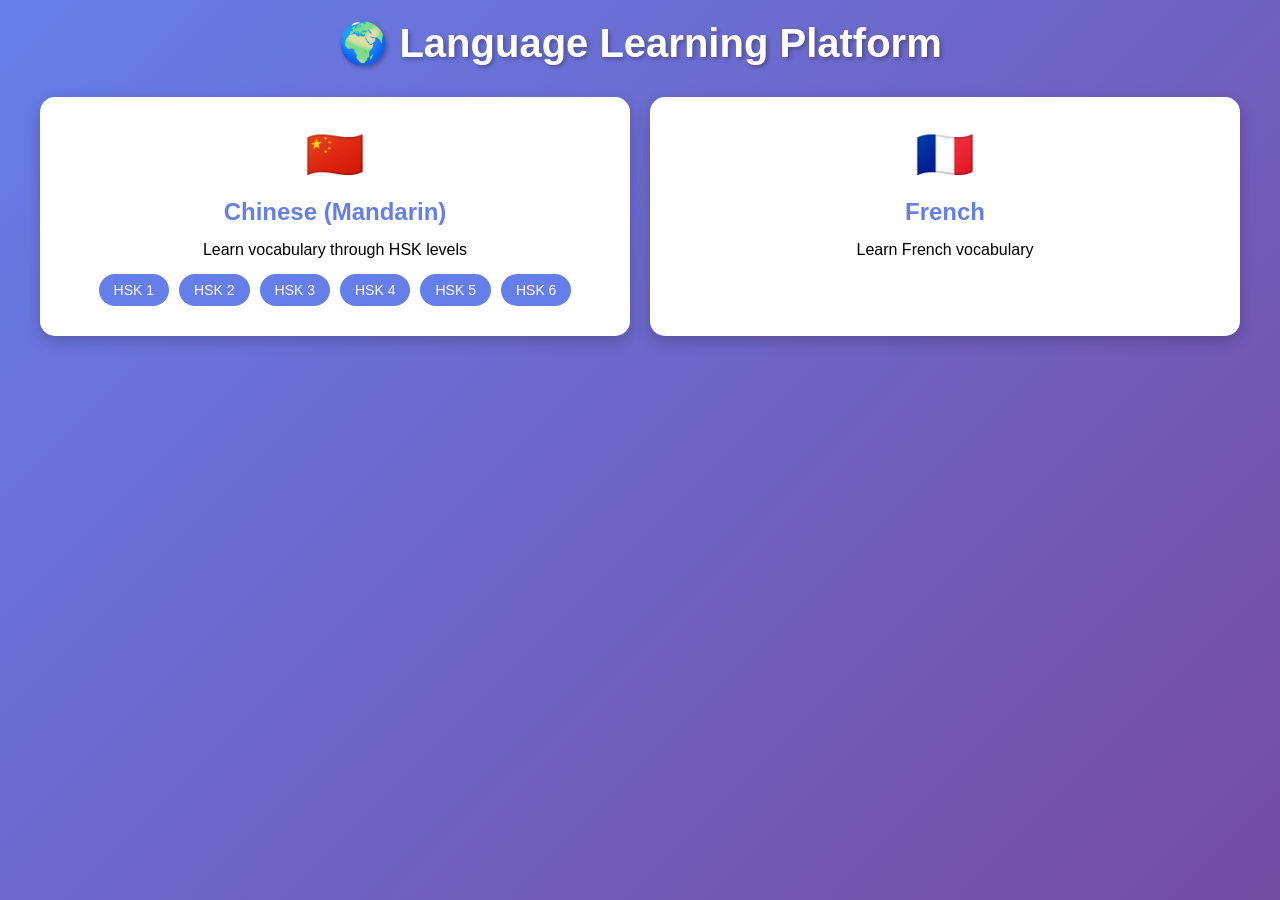
==== Language Learning/index.html @ c89c400d "Add files via upload" ====
<!DOCTYPE html>
<html lang="en">
<head>
    <meta charset="UTF-8">
    <meta name="viewport" content="width=device-width, initial-scale=1.0">
    <title>Language Learning</title>
    <style>
        * {
            margin: 0;
            padding: 0;
            box-sizing: border-box;
        }

        body {
            font-family: 'Segoe UI', Tahoma, Geneva, Verdana, sans-serif;
            background: linear-gradient(135deg, #667eea 0%, #764ba2 100%);
            min-height: 100vh;
            padding: 20px;
        }

        .container {
            max-width: 1200px;
            margin: 0 auto;
        }

        h1 {
            text-align: center;
            color: white;
            margin-bottom: 30px;
            font-size: 2.5em;
            text-shadow: 2px 2px 4px rgba(0,0,0,0.3);
        }

        .back-button {
            background: rgba(255,255,255,0.2);
            color: white;
            border: 2px solid white;
            padding: 10px 20px;
            border-radius: 25px;
            cursor: pointer;
            font-size: 16px;
            margin-bottom: 20px;
            transition: all 0.3s;
        }

        .back-button:hover {
            background: rgba(255,255,255,0.3);
            transform: translateY(-2px);
        }

        /* Language Selection */
        .language-grid {
            display: grid;
            grid-template-columns: repeat(auto-fit, minmax(250px, 1fr));
            gap: 20px;
            margin-top: 30px;
        }

        .language-card {
            background: white;
            border-radius: 15px;
            padding: 30px;
            text-align: center;
            cursor: pointer;
            transition: all 0.3s;
            box-shadow: 0 5px 15px rgba(0,0,0,0.2);
        }

        .language-card:hover {
            transform: translateY(-10px);
            box-shadow: 0 10px 25px rgba(0,0,0,0.3);
        }

        .language-card h2 {
            color: #667eea;
            margin-bottom: 15px;
        }

        .hsk-buttons {
            display: flex;
            flex-wrap: wrap;
            gap: 10px;
            justify-content: center;
            margin-top: 15px;
        }

        .hsk-btn {
            background: #667eea;
            color: white;
            border: none;
            padding: 8px 15px;
            border-radius: 20px;
            cursor: pointer;
            transition: all 0.3s;
            font-size: 14px;
        }

        .hsk-btn:hover {
            background: #764ba2;
            transform: scale(1.05);
        }

        /* Activity Tiles */
        .activity-grid {
            display: grid;
            grid-template-columns: repeat(auto-fit, minmax(280px, 1fr));
            gap: 25px;
        }

        .activity-tile {
            background: white;
            border-radius: 15px;
            padding: 40px;
            text-align: center;
            cursor: pointer;
            transition: all 0.3s;
            box-shadow: 0 5px 15px rgba(0,0,0,0.2);
            position: relative;
        }

        .activity-tile:hover {
            transform: translateY(-10px);
            box-shadow: 0 10px 25px rgba(0,0,0,0.3);
        }

        .activity-tile h2 {
            color: #667eea;
            margin-bottom: 15px;
            font-size: 1.5em;
        }

        .activity-tile p {
            color: #666;
            line-height: 1.6;
        }

        .activity-icon {
            font-size: 3em;
            margin-bottom: 15px;
        }

        .badge {
            position: absolute;
            top: 10px;
            right: 10px;
            background: #ff6b6b;
            color: white;
            padding: 5px 10px;
            border-radius: 15px;
            font-size: 12px;
            font-weight: bold;
        }

        .badge.unlocked {
            background: #51cf66;
        }

        /* Flashcard */
        .flashcard-container {
            display: flex;
            flex-direction: column;
            align-items: center;
            gap: 30px;
        }

        .progress-bar {
            width: 100%;
            max-width: 600px;
            background: rgba(255,255,255,0.3);
            border-radius: 25px;
            height: 30px;
            overflow: hidden;
            box-shadow: 0 2px 10px rgba(0,0,0,0.2);
        }

        .progress-fill {
            height: 100%;
            background: linear-gradient(90deg, #51cf66, #40c057);
            transition: width 0.3s ease;
            display: flex;
            align-items: center;
            justify-content: center;
            color: white;
            font-weight: bold;
            font-size: 14px;
        }

        .flashcard {
            width: 400px;
            height: 300px;
            perspective: 1000px;
            cursor: pointer;
        }

        .flashcard-inner {
            width: 100%;
            height: 100%;
            position: relative;
            transform-style: preserve-3d;
            transition: transform 0.6s;
        }

        .flashcard.flipped .flashcard-inner {
            transform: rotateY(180deg);
        }

        .flashcard-front, .flashcard-back {
            position: absolute;
            width: 100%;
            height: 100%;
            backface-visibility: hidden;
            display: flex;
            flex-direction: column;
            justify-content: center;
            align-items: center;
            background: white;
            border-radius: 20px;
            box-shadow: 0 10px 30px rgba(0,0,0,0.3);
            padding: 30px;
        }

        .flashcard-back {
            transform: rotateY(180deg);
        }

        .chinese-word {
            font-size: 3em;
            color: #667eea;
            margin-bottom: 15px;
            font-weight: bold;
        }

        .pinyin {
            font-size: 1.5em;
            color: #888;
            font-style: italic;
        }

        .english-word {
            font-size: 2em;
            color: #764ba2;
            font-weight: 600;
        }

        .card-controls {
            display: flex;
            gap: 20px;
            margin-top: 30px;
        }

        .control-btn {
            background: white;
            color: #667eea;
            border: 2px solid white;
            padding: 15px 30px;
            border-radius: 30px;
            cursor: pointer;
            font-size: 16px;
            font-weight: bold;
            transition: all 0.3s;
            box-shadow: 0 5px 15px rgba(0,0,0,0.2);
        }

        .control-btn:hover {
            transform: translateY(-3px);
            box-shadow: 0 7px 20px rgba(0,0,0,0.3);
        }

        .control-btn:disabled {
            opacity: 0.5;
            cursor: not-allowed;
            transform: none;
        }

        .control-btn.primary {
            background: #51cf66;
            border-color: #51cf66;
            color: white;
        }

        /* Quiz Mode */
        .quiz-container {
            display: flex;
            flex-direction: column;
            align-items: center;
            gap: 30px;
        }

        .quiz-question {
            background: white;
            border-radius: 20px;
            padding: 40px;
            text-align: center;
            box-shadow: 0 10px 30px rgba(0,0,0,0.3);
            min-width: 400px;
        }

        .quiz-word {
            font-size: 3em;
            color: #667eea;
            margin-bottom: 10px;
            font-weight: bold;
        }

        .quiz-pinyin {
            font-size: 1.3em;
            color: #888;
            font-style: italic;
            margin-bottom: 30px;
        }

        .quiz-options {
            display: grid;
            grid-template-columns: 1fr 1fr;
            gap: 15px;
            margin-top: 20px;
        }

        .option-btn {
            background: white;
            border: 3px solid #667eea;
            color: #667eea;
            padding: 20px;
            border-radius: 15px;
            cursor: pointer;
            font-size: 16px;
            font-weight: 600;
            transition: all 0.3s;
            min-height: 60px;
        }

        .option-btn:hover:not(:disabled) {
            background: #667eea;
            color: white;
            transform: scale(1.05);
        }

        .option-btn.correct {
            background: #51cf66;
            border-color: #51cf66;
            color: white;
        }

        .option-btn.incorrect {
            background: #ff6b6b;
            border-color: #ff6b6b;
            color: white;
        }

        .option-btn:disabled {
            cursor: not-allowed;
        }

        .quiz-score {
            background: rgba(255,255,255,0.9);
            padding: 20px 40px;
            border-radius: 15px;
            font-size: 1.2em;
            font-weight: bold;
            color: #667eea;
            box-shadow: 0 5px 15px rgba(0,0,0,0.2);
        }

        .quiz-result {
            background: white;
            border-radius: 20px;
            padding: 50px;
            text-align: center;
            box-shadow: 0 10px 30px rgba(0,0,0,0.3);
        }

        .quiz-result h2 {
            color: #667eea;
            font-size: 2.5em;
            margin-bottom: 20px;
        }

        .quiz-result p {
            font-size: 1.5em;
            color: #666;
            margin-bottom: 30px;
        }

        .hidden {
            display: none !important;
        }

        .stats {
            background: rgba(255,255,255,0.9);
            padding: 15px 30px;
            border-radius: 15px;
            color: #667eea;
            font-weight: bold;
            box-shadow: 0 5px 15px rgba(0,0,0,0.2);
        }

        @media (max-width: 768px) {
            .flashcard {
                width: 90vw;
                max-width: 350px;
            }

            .quiz-question {
                min-width: auto;
                width: 90vw;
            }

            .quiz-options {
                grid-template-columns: 1fr;
            }
        }
    </style>
</head>
<body>
    <div class="container">
        <!-- Home Page -->
        <div id="homePage">
            <h1>🌍 Language Learning Platform</h1>
            <div class="language-grid">
                <div class="language-card">
                    <div class="activity-icon">🇨🇳</div>
                    <h2>Chinese (Mandarin)</h2>
                    <p>Learn vocabulary through HSK levels</p>
                    <div class="hsk-buttons">
                        <button class="hsk-btn" onclick="selectLevel('hsk1')">HSK 1</button>
                        <button class="hsk-btn" onclick="selectLevel('hsk2')">HSK 2</button>
                        <button class="hsk-btn" onclick="selectLevel('hsk3')">HSK 3</button>
                        <button class="hsk-btn" onclick="selectLevel('hsk4')">HSK 4</button>
                        <button class="hsk-btn" onclick="selectLevel('hsk5')">HSK 5</button>
                        <button class="hsk-btn" onclick="selectLevel('hsk6')">HSK 6</button>
                    </div>
                </div>
                <div class="language-card" onclick="selectFrench()">
                    <div class="activity-icon">🇫🇷</div>
                    <h2>French</h2>
                    <p>Learn French vocabulary</p>
                </div>
            </div>
        </div>

        <!-- Activities Page -->
        <div id="activitiesPage" class="hidden">
            <button class="back-button" onclick="goHome()">← Back to Home</button>
            <h1 id="levelTitle">HSK 1 Activities</h1>
            <div class="activity-grid">
                <div class="activity-tile" onclick="startFlashcards()">
                    <div class="activity-icon">🎴</div>
                    <h2>Flashcards</h2>
                    <p>Learn vocabulary with interactive flashcards. Flip cards to reveal translations.</p>
                    <div id="flashcardBadge" class="badge">Not Started</div>
                </div>
                <div class="activity-tile" onclick="alert('Coming soon!')">
                    <div class="activity-icon">🔤</div>
                    <h2>Sentence Rearrangement</h2>
                    <p>Practice grammar by rearranging scrambled sentences.</p>
                    <div class="badge">Coming Soon</div>
                </div>
                <div class="activity-tile" onclick="alert('Coming soon!')">
                    <div class="activity-icon">💬</div>
                    <h2>Conversation Immersion</h2>
                    <p>Speak freely and get translations of your responses.</p>
                    <div class="badge">Coming Soon</div>
                </div>
                <div class="activity-tile" onclick="alert('Coming soon!')">
                    <div class="activity-icon">🎤</div>
                    <h2>Pronunciation Training</h2>
                    <p>Record your voice and compare with native pronunciation.</p>
                    <div class="badge">Coming Soon</div>
                </div>
            </div>
        </div>

        <!-- Flashcards Page -->
        <div id="flashcardsPage" class="hidden">
            <button class="back-button" onclick="backToActivities()">← Back to Activities</button>
            <h1>📚 Flashcards</h1>
            
            <div class="flashcard-container">
                <div class="stats">
                    <span id="viewedCount">0</span> words viewed | 
                    <span id="quizStatus">View 20 words to unlock quiz mode</span>
                </div>

                <div class="progress-bar">
                    <div class="progress-fill" id="progressFill" style="width: 0%">
                        <span id="progressText">0%</span>
                    </div>
                </div>

                <div class="flashcard" id="flashcard" onclick="flipCard()">
                    <div class="flashcard-inner">
                        <div class="flashcard-front">
                            <div class="chinese-word" id="chineseWord">爱</div>
                            <div class="pinyin" id="pinyin">ài</div>
                            <p style="margin-top: 20px; color: #999;">Click to reveal translation</p>
                        </div>
                        <div class="flashcard-back">
                            <div class="english-word" id="englishWord">love</div>
                            <p style="margin-top: 20px; color: #999;">Click to flip back</p>
                        </div>
                    </div>
                </div>

                <div class="card-controls">
                    <button class="control-btn" onclick="previousCard()" id="prevBtn">← Previous</button>
                    <button class="control-btn primary" onclick="nextCard()">Next →</button>
                </div>

                <button class="control-btn primary" onclick="startQuiz()" id="startQuizBtn" style="display: none;">
                    🎯 Start Quiz Mode
                </button>
            </div>
        </div>

        <!-- Quiz Page -->
        <div id="quizPage" class="hidden">
            <button class="back-button" onclick="backToFlashcards()">← Back to Flashcards</button>
            <h1>🎯 Quiz Mode</h1>
            
            <div class="quiz-container">
                <div class="quiz-score">
                    Score: <span id="quizScore">0</span> / <span id="quizTotal">0</span>
                </div>

                <div class="quiz-question" id="quizQuestion">
                    <div class="quiz-word" id="quizChinese">爱</div>
                    <div class="quiz-pinyin" id="quizPinyin">ài</div>
                    <p style="color: #666;">Select the correct translation:</p>
                    <div class="quiz-options" id="quizOptions">
                        <!-- Options will be generated dynamically -->
                    </div>
                </div>
            </div>

            <div id="quizResult" class="quiz-result hidden">
                <!-- Result will be shown here -->
            </div>
        </div>
    </div>

    <script>
        // Global state
        let currentLanguage = ''; // 'chinese' or 'french'
        let currentLevel = '';
        let vocabularyData = [];
        let currentCardIndex = 0;
        let viewedCards = new Set();
        let isFlipped = false;
        let quizScore = 0;
        let currentQuizIndex = 0;
        let quizQuestions = [];

        // Parse CSV data
        function parseCSV(text, language) {
            const lines = text.trim().split('\n');
            const data = [];

            if (language === 'chinese') {
                // Chinese format: Index,Chinese,Pinyin,English,Level
                for (let i = 1; i < lines.length; i++) {
                    const values = lines[i].split(',');
                    if (values.length >= 4) {
                        data.push({
                            index: values[0],
                            foreign: values[1],
                            pronunciation: values[2],
                            english: values[3],
                            level: values[4] || ''
                        });
                    }
                }
            } else if (language === 'french') {
                // French format: rank,word_fr,word_en,tag,phrase_fr,phrase_en
                for (let i = 1; i < lines.length; i++) {
                    const values = lines[i].split(',');
                    if (values.length >= 3) {
                        data.push({
                            index: values[0],
                            foreign: values[1],
                            pronunciation: '', // French doesn't have pinyin
                            english: values[2].substring(1), // Remove leading quote if present
                            tag: values[3] || ''
                        });
                    }
                }
            }
            return data;
        }

        // Load vocabulary from CSV
        async function loadVocabulary(language, level) {
            try {
                let filePath;
                if (language === 'chinese') {
                    filePath = `chinese/${level}.csv`;
                } else if (language === 'french') {
                    filePath = 'french/french.csv';
                }
                
                const response = await fetch(filePath);
                const text = await response.text();
                vocabularyData = parseCSV(text, language);
                // Shuffle the vocabulary for randomized learning
                vocabularyData = shuffleArray(vocabularyData);
                return vocabularyData.length > 0;
            } catch (error) {
                console.error('Error loading vocabulary:', error);
                alert('Error loading vocabulary data. Please check if the CSV file exists.');
                return false;
            }
        }

        // Navigation functions
        function goHome() {
            document.getElementById('homePage').classList.remove('hidden');
            document.getElementById('activitiesPage').classList.add('hidden');
            document.getElementById('flashcardsPage').classList.add('hidden');
            document.getElementById('quizPage').classList.add('hidden');
        }

        async function selectLevel(level) {
            currentLanguage = 'chinese';
            currentLevel = level;
            const success = await loadVocabulary('chinese', level);
            
            if (success) {
                document.getElementById('homePage').classList.add('hidden');
                document.getElementById('activitiesPage').classList.remove('hidden');
                document.getElementById('levelTitle').textContent = `${level.toUpperCase()} Activities`;
                // Reset progress for new level
                viewedCards.clear();
                updateFlashcardBadge();
            }
        }

        async function selectFrench() {
            currentLanguage = 'french';
            currentLevel = 'french';
            const success = await loadVocabulary('french', 'french');
            
            if (success) {
                document.getElementById('homePage').classList.add('hidden');
                document.getElementById('activitiesPage').classList.remove('hidden');
                document.getElementById('levelTitle').textContent = 'French Activities';
                // Reset progress for new language
                viewedCards.clear();
                updateFlashcardBadge();
            }
        }

        function backToActivities() {
            document.getElementById('activitiesPage').classList.remove('hidden');
            document.getElementById('flashcardsPage').classList.add('hidden');
            resetFlashcard();
        }

        function backToFlashcards() {
            document.getElementById('flashcardsPage').classList.remove('hidden');
            document.getElementById('quizPage').classList.add('hidden');
        }

        // Flashcard functions
        function startFlashcards() {
            if (vocabularyData.length === 0) {
                alert('No vocabulary data loaded.');
                return;
            }

            document.getElementById('activitiesPage').classList.add('hidden');
            document.getElementById('flashcardsPage').classList.remove('hidden');
            
            currentCardIndex = 0;
            updateCard();
            updateProgress();
        }

        function updateCard() {
            if (vocabularyData.length === 0) return;

            const card = vocabularyData[currentCardIndex];
            document.getElementById('chineseWord').textContent = card.foreign;
            
            const pinyinElement = document.getElementById('pinyin');
            if (currentLanguage === 'chinese' && card.pronunciation) {
                pinyinElement.textContent = card.pronunciation;
                pinyinElement.style.display = 'block';
            } else {
                pinyinElement.style.display = 'none';
            }
            
            document.getElementById('englishWord').textContent = card.english;

            // Mark as viewed
            viewedCards.add(currentCardIndex);
            updateProgress();
            updateFlashcardBadge();

            // Update previous button state
            document.getElementById('prevBtn').disabled = currentCardIndex === 0;

            // Reset flip state
            document.getElementById('flashcard').classList.remove('flipped');
            isFlipped = false;
        }

        function flipCard() {
            const flashcard = document.getElementById('flashcard');
            flashcard.classList.toggle('flipped');
            isFlipped = !isFlipped;
        }

        function nextCard() {
            if (currentCardIndex < vocabularyData.length - 1) {
                currentCardIndex++;
                updateCard();
            } else {
                alert('You have reached the last card!');
            }
        }

        function previousCard() {
            if (currentCardIndex > 0) {
                currentCardIndex--;
                updateCard();
            }
        }

        function updateProgress() {
            const viewedCount = viewedCards.size;
            const totalCards = vocabularyData.length;
            const percentage = Math.round((viewedCount / totalCards) * 100);

            document.getElementById('viewedCount').textContent = viewedCount;
            document.getElementById('progressFill').style.width = percentage + '%';
            document.getElementById('progressText').textContent = percentage + '%';

            // Check if quiz should be unlocked
            if (viewedCount >= 20) {
                document.getElementById('quizStatus').textContent = 'Quiz mode unlocked! 🎉';
                document.getElementById('startQuizBtn').style.display = 'block';
            } else {
                document.getElementById('quizStatus').textContent = `View ${20 - viewedCount} more words to unlock quiz mode`;
                document.getElementById('startQuizBtn').style.display = 'none';
            }
        }

        function updateFlashcardBadge() {
            const badge = document.getElementById('flashcardBadge');
            const viewedCount = viewedCards.size;
            
            if (viewedCount === 0) {
                badge.textContent = 'Not Started';
                badge.classList.remove('unlocked');
            } else if (viewedCount >= 20) {
                badge.textContent = 'Quiz Unlocked';
                badge.classList.add('unlocked');
            } else {
                badge.textContent = `${viewedCount} viewed`;
                badge.classList.remove('unlocked');
            }
        }

        function resetFlashcard() {
            currentCardIndex = 0;
            isFlipped = false;
            document.getElementById('flashcard').classList.remove('flipped');
        }

        // Quiz functions
        function startQuiz() {
            if (viewedCards.size < 20) {
                alert('Please view at least 20 words before starting the quiz.');
                return;
            }

            // Generate quiz questions from viewed cards
            const viewedCardsArray = Array.from(viewedCards).map(index => vocabularyData[index]);
            quizQuestions = shuffleArray([...viewedCardsArray]).slice(0, 10); // 10 questions
            
            currentQuizIndex = 0;
            quizScore = 0;

            document.getElementById('flashcardsPage').classList.add('hidden');
            document.getElementById('quizPage').classList.remove('hidden');
            document.getElementById('quizResult').classList.add('hidden');

            updateQuizQuestion();
        }

        function updateQuizQuestion() {
            if (currentQuizIndex >= quizQuestions.length) {
                showQuizResults();
                return;
            }

            const question = quizQuestions[currentQuizIndex];
            document.getElementById('quizChinese').textContent = question.foreign;
            
            const quizPinyinElement = document.getElementById('quizPinyin');
            if (currentLanguage === 'chinese' && question.pronunciation) {
                quizPinyinElement.textContent = question.pronunciation;
                quizPinyinElement.style.display = 'block';
            } else {
                quizPinyinElement.style.display = 'none';
            }
            document.getElementById('quizScore').textContent = quizScore;
            document.getElementById('quizTotal').textContent = quizQuestions.length;

            // Generate 4 options (1 correct + 3 wrong)
            const options = generateQuizOptions(question);
            const optionsContainer = document.getElementById('quizOptions');
            optionsContainer.innerHTML = '';

            options.forEach((option, index) => {
                const button = document.createElement('button');
                button.className = 'option-btn';
                button.textContent = option.english;
                button.onclick = () => selectAnswer(option.english === question.english, button, options);
                optionsContainer.appendChild(button);
            });
        }

        function generateQuizOptions(correctAnswer) {
            const options = [correctAnswer];
            const availableWords = vocabularyData.filter(w => w.english !== correctAnswer.english);
            
            // Randomly select 3 wrong answers
            while (options.length < 4 && availableWords.length > 0) {
                const randomIndex = Math.floor(Math.random() * availableWords.length);
                const wrongAnswer = availableWords.splice(randomIndex, 1)[0];
                options.push(wrongAnswer);
            }

            return shuffleArray(options);
        }

        function selectAnswer(isCorrect, button, options) {
            // Disable all buttons
            const allButtons = document.querySelectorAll('.option-btn');
            allButtons.forEach(btn => btn.disabled = true);

            // Show correct/incorrect feedback
            if (isCorrect) {
                button.classList.add('correct');
                quizScore++;
            } else {
                button.classList.add('incorrect');
                // Highlight the correct answer
                const correctAnswer = quizQuestions[currentQuizIndex].english;
                allButtons.forEach(btn => {
                    if (btn.textContent === correctAnswer) {
                        btn.classList.add('correct');
                    }
                });
            }

            // Move to next question after delay
            setTimeout(() => {
                currentQuizIndex++;
                updateQuizQuestion();
            }, 1500);
        }

        function showQuizResults() {
            const percentage = Math.round((quizScore / quizQuestions.length) * 100);
            let message = '';
            
            if (percentage >= 90) {
                message = '🌟 Excellent! You\'re a master!';
            } else if (percentage >= 70) {
                message = '👏 Great job! Keep practicing!';
            } else if (percentage >= 50) {
                message = '👍 Good effort! Review and try again!';
            } else {
                message = '💪 Keep studying! You\'ll improve!';
            }

            document.getElementById('quizQuestion').classList.add('hidden');
            const resultDiv = document.getElementById('quizResult');
            resultDiv.classList.remove('hidden');
            resultDiv.innerHTML = `
                <h2>${message}</h2>
                <p>Your Score: ${quizScore} / ${quizQuestions.length} (${percentage}%)</p>
                <button class="control-btn primary" onclick="startQuiz()">Try Again</button>
                <button class="control-btn" onclick="backToFlashcards()">Back to Flashcards</button>
            `;
        }

        // Utility function to shuffle array
        function shuffleArray(array) {
            const shuffled = [...array];
            for (let i = shuffled.length - 1; i > 0; i--) {
                const j = Math.floor(Math.random() * (i + 1));
                [shuffled[i], shuffled[j]] = [shuffled[j], shuffled[i]];
            }
            return shuffled;
        }

        // Initialize on page load
        window.addEventListener('DOMContentLoaded', () => {
            console.log('Language Learning Platform loaded!');
        });
    </script>
</body>
</html>
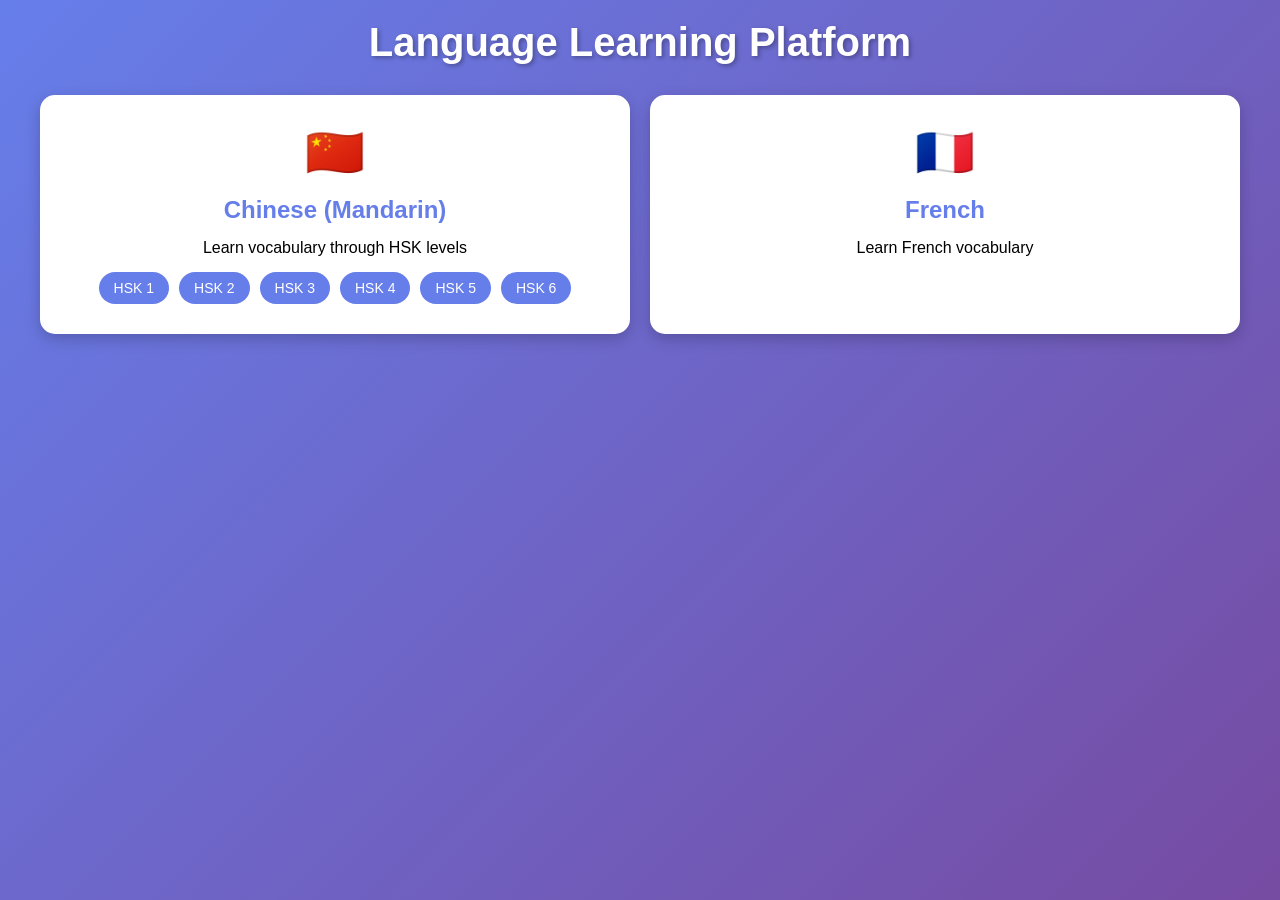
==== commit 4d95debc: "flavor" ====
--- a/Language Learning/index.html
+++ b/Language Learning/index.html
@@ -4,433 +4,28 @@
     <meta charset="UTF-8">
     <meta name="viewport" content="width=device-width, initial-scale=1.0">
     <title>Language Learning</title>
-    <style>
-        * {
-            margin: 0;
-            padding: 0;
-            box-sizing: border-box;
-        }
-
-        body {
-            font-family: 'Segoe UI', Tahoma, Geneva, Verdana, sans-serif;
-            background: linear-gradient(135deg, #667eea 0%, #764ba2 100%);
-            min-height: 100vh;
-            padding: 20px;
-        }
-
-        .container {
-            max-width: 1200px;
-            margin: 0 auto;
-        }
-
-        h1 {
-            text-align: center;
-            color: white;
-            margin-bottom: 30px;
-            font-size: 2.5em;
-            text-shadow: 2px 2px 4px rgba(0,0,0,0.3);
-        }
-
-        .back-button {
-            background: rgba(255,255,255,0.2);
-            color: white;
-            border: 2px solid white;
-            padding: 10px 20px;
-            border-radius: 25px;
-            cursor: pointer;
-            font-size: 16px;
-            margin-bottom: 20px;
-            transition: all 0.3s;
-        }
-
-        .back-button:hover {
-            background: rgba(255,255,255,0.3);
-            transform: translateY(-2px);
-        }
-
-        /* Language Selection */
-        .language-grid {
-            display: grid;
-            grid-template-columns: repeat(auto-fit, minmax(250px, 1fr));
-            gap: 20px;
-            margin-top: 30px;
-        }
-
-        .language-card {
-            background: white;
-            border-radius: 15px;
-            padding: 30px;
-            text-align: center;
-            cursor: pointer;
-            transition: all 0.3s;
-            box-shadow: 0 5px 15px rgba(0,0,0,0.2);
-        }
-
-        .language-card:hover {
-            transform: translateY(-10px);
-            box-shadow: 0 10px 25px rgba(0,0,0,0.3);
-        }
-
-        .language-card h2 {
-            color: #667eea;
-            margin-bottom: 15px;
-        }
-
-        .hsk-buttons {
-            display: flex;
-            flex-wrap: wrap;
-            gap: 10px;
-            justify-content: center;
-            margin-top: 15px;
-        }
-
-        .hsk-btn {
-            background: #667eea;
-            color: white;
-            border: none;
-            padding: 8px 15px;
-            border-radius: 20px;
-            cursor: pointer;
-            transition: all 0.3s;
-            font-size: 14px;
-        }
-
-        .hsk-btn:hover {
-            background: #764ba2;
-            transform: scale(1.05);
-        }
-
-        /* Activity Tiles */
-        .activity-grid {
-            display: grid;
-            grid-template-columns: repeat(auto-fit, minmax(280px, 1fr));
-            gap: 25px;
-        }
-
-        .activity-tile {
-            background: white;
-            border-radius: 15px;
-            padding: 40px;
-            text-align: center;
-            cursor: pointer;
-            transition: all 0.3s;
-            box-shadow: 0 5px 15px rgba(0,0,0,0.2);
-            position: relative;
-        }
-
-        .activity-tile:hover {
-            transform: translateY(-10px);
-            box-shadow: 0 10px 25px rgba(0,0,0,0.3);
-        }
-
-        .activity-tile h2 {
-            color: #667eea;
-            margin-bottom: 15px;
-            font-size: 1.5em;
-        }
-
-        .activity-tile p {
-            color: #666;
-            line-height: 1.6;
-        }
-
-        .activity-icon {
-            font-size: 3em;
-            margin-bottom: 15px;
-        }
-
-        .badge {
-            position: absolute;
-            top: 10px;
-            right: 10px;
-            background: #ff6b6b;
-            color: white;
-            padding: 5px 10px;
-            border-radius: 15px;
-            font-size: 12px;
-            font-weight: bold;
-        }
-
-        .badge.unlocked {
-            background: #51cf66;
-        }
-
-        /* Flashcard */
-        .flashcard-container {
-            display: flex;
-            flex-direction: column;
-            align-items: center;
-            gap: 30px;
-        }
-
-        .progress-bar {
-            width: 100%;
-            max-width: 600px;
-            background: rgba(255,255,255,0.3);
-            border-radius: 25px;
-            height: 30px;
-            overflow: hidden;
-            box-shadow: 0 2px 10px rgba(0,0,0,0.2);
-        }
-
-        .progress-fill {
-            height: 100%;
-            background: linear-gradient(90deg, #51cf66, #40c057);
-            transition: width 0.3s ease;
-            display: flex;
-            align-items: center;
-            justify-content: center;
-            color: white;
-            font-weight: bold;
-            font-size: 14px;
-        }
-
-        .flashcard {
-            width: 400px;
-            height: 300px;
-            perspective: 1000px;
-            cursor: pointer;
-        }
-
-        .flashcard-inner {
-            width: 100%;
-            height: 100%;
-            position: relative;
-            transform-style: preserve-3d;
-            transition: transform 0.6s;
-        }
-
-        .flashcard.flipped .flashcard-inner {
-            transform: rotateY(180deg);
-        }
-
-        .flashcard-front, .flashcard-back {
-            position: absolute;
-            width: 100%;
-            height: 100%;
-            backface-visibility: hidden;
-            display: flex;
-            flex-direction: column;
-            justify-content: center;
-            align-items: center;
-            background: white;
-            border-radius: 20px;
-            box-shadow: 0 10px 30px rgba(0,0,0,0.3);
-            padding: 30px;
-        }
-
-        .flashcard-back {
-            transform: rotateY(180deg);
-        }
-
-        .chinese-word {
-            font-size: 3em;
-            color: #667eea;
-            margin-bottom: 15px;
-            font-weight: bold;
-        }
-
-        .pinyin {
-            font-size: 1.5em;
-            color: #888;
-            font-style: italic;
-        }
-
-        .english-word {
-            font-size: 2em;
-            color: #764ba2;
-            font-weight: 600;
-        }
-
-        .card-controls {
-            display: flex;
-            gap: 20px;
-            margin-top: 30px;
-        }
-
-        .control-btn {
-            background: white;
-            color: #667eea;
-            border: 2px solid white;
-            padding: 15px 30px;
-            border-radius: 30px;
-            cursor: pointer;
-            font-size: 16px;
-            font-weight: bold;
-            transition: all 0.3s;
-            box-shadow: 0 5px 15px rgba(0,0,0,0.2);
-        }
-
-        .control-btn:hover {
-            transform: translateY(-3px);
-            box-shadow: 0 7px 20px rgba(0,0,0,0.3);
-        }
-
-        .control-btn:disabled {
-            opacity: 0.5;
-            cursor: not-allowed;
-            transform: none;
-        }
-
-        .control-btn.primary {
-            background: #51cf66;
-            border-color: #51cf66;
-            color: white;
-        }
-
-        /* Quiz Mode */
-        .quiz-container {
-            display: flex;
-            flex-direction: column;
-            align-items: center;
-            gap: 30px;
-        }
-
-        .quiz-question {
-            background: white;
-            border-radius: 20px;
-            padding: 40px;
-            text-align: center;
-            box-shadow: 0 10px 30px rgba(0,0,0,0.3);
-            min-width: 400px;
-        }
-
-        .quiz-word {
-            font-size: 3em;
-            color: #667eea;
-            margin-bottom: 10px;
-            font-weight: bold;
-        }
-
-        .quiz-pinyin {
-            font-size: 1.3em;
-            color: #888;
-            font-style: italic;
-            margin-bottom: 30px;
-        }
-
-        .quiz-options {
-            display: grid;
-            grid-template-columns: 1fr 1fr;
-            gap: 15px;
-            margin-top: 20px;
-        }
-
-        .option-btn {
-            background: white;
-            border: 3px solid #667eea;
-            color: #667eea;
-            padding: 20px;
-            border-radius: 15px;
-            cursor: pointer;
-            font-size: 16px;
-            font-weight: 600;
-            transition: all 0.3s;
-            min-height: 60px;
-        }
-
-        .option-btn:hover:not(:disabled) {
-            background: #667eea;
-            color: white;
-            transform: scale(1.05);
-        }
-
-        .option-btn.correct {
-            background: #51cf66;
-            border-color: #51cf66;
-            color: white;
-        }
-
-        .option-btn.incorrect {
-            background: #ff6b6b;
-            border-color: #ff6b6b;
-            color: white;
-        }
-
-        .option-btn:disabled {
-            cursor: not-allowed;
-        }
-
-        .quiz-score {
-            background: rgba(255,255,255,0.9);
-            padding: 20px 40px;
-            border-radius: 15px;
-            font-size: 1.2em;
-            font-weight: bold;
-            color: #667eea;
-            box-shadow: 0 5px 15px rgba(0,0,0,0.2);
-        }
-
-        .quiz-result {
-            background: white;
-            border-radius: 20px;
-            padding: 50px;
-            text-align: center;
-            box-shadow: 0 10px 30px rgba(0,0,0,0.3);
-        }
-
-        .quiz-result h2 {
-            color: #667eea;
-            font-size: 2.5em;
-            margin-bottom: 20px;
-        }
-
-        .quiz-result p {
-            font-size: 1.5em;
-            color: #666;
-            margin-bottom: 30px;
-        }
-
-        .hidden {
-            display: none !important;
-        }
-
-        .stats {
-            background: rgba(255,255,255,0.9);
-            padding: 15px 30px;
-            border-radius: 15px;
-            color: #667eea;
-            font-weight: bold;
-            box-shadow: 0 5px 15px rgba(0,0,0,0.2);
-        }
-
-        @media (max-width: 768px) {
-            .flashcard {
-                width: 90vw;
-                max-width: 350px;
-            }
-
-            .quiz-question {
-                min-width: auto;
-                width: 90vw;
-            }
-
-            .quiz-options {
-                grid-template-columns: 1fr;
-            }
-        }
-    </style>
+    <link rel="stylesheet" href="style.css">
 </head>
 <body>
     <div class="container">
         <!-- Home Page -->
         <div id="homePage">
-            <h1>🌍 Language Learning Platform</h1>
+            <h1>Language Learning Platform</h1>
             <div class="language-grid">
                 <div class="language-card">
                     <div class="activity-icon">🇨🇳</div>
                     <h2>Chinese (Mandarin)</h2>
                     <p>Learn vocabulary through HSK levels</p>
                     <div class="hsk-buttons">
-                        <button class="hsk-btn" onclick="selectLevel('hsk1')">HSK 1</button>
-                        <button class="hsk-btn" onclick="selectLevel('hsk2')">HSK 2</button>
-                        <button class="hsk-btn" onclick="selectLevel('hsk3')">HSK 3</button>
-                        <button class="hsk-btn" onclick="selectLevel('hsk4')">HSK 4</button>
-                        <button class="hsk-btn" onclick="selectLevel('hsk5')">HSK 5</button>
-                        <button class="hsk-btn" onclick="selectLevel('hsk6')">HSK 6</button>
+                        <button class="hsk-btn" data-level="hsk1">HSK 1</button>
+                        <button class="hsk-btn" data-level="hsk2">HSK 2</button>
+                        <button class="hsk-btn" data-level="hsk3">HSK 3</button>
+                        <button class="hsk-btn" data-level="hsk4">HSK 4</button>
+                        <button class="hsk-btn" data-level="hsk5">HSK 5</button>
+                        <button class="hsk-btn" data-level="hsk6">HSK 6</button>
                     </div>
                 </div>
-                <div class="language-card" onclick="selectFrench()">
+                <div class="language-card" id="frenchCard">
                     <div class="activity-icon">🇫🇷</div>
                     <h2>French</h2>
                     <p>Learn French vocabulary</p>
@@ -440,28 +35,28 @@
 
         <!-- Activities Page -->
         <div id="activitiesPage" class="hidden">
-            <button class="back-button" onclick="goHome()">← Back to Home</button>
+            <button class="back-button" id="backHomeBtn">← Back to Home</button>
             <h1 id="levelTitle">HSK 1 Activities</h1>
             <div class="activity-grid">
-                <div class="activity-tile" onclick="startFlashcards()">
+                <div class="activity-tile" id="flashcardsTile">
                     <div class="activity-icon">🎴</div>
                     <h2>Flashcards</h2>
                     <p>Learn vocabulary with interactive flashcards. Flip cards to reveal translations.</p>
                     <div id="flashcardBadge" class="badge">Not Started</div>
                 </div>
-                <div class="activity-tile" onclick="alert('Coming soon!')">
+                <div class="activity-tile coming-soon-tile">
                     <div class="activity-icon">🔤</div>
                     <h2>Sentence Rearrangement</h2>
                     <p>Practice grammar by rearranging scrambled sentences.</p>
                     <div class="badge">Coming Soon</div>
                 </div>
-                <div class="activity-tile" onclick="alert('Coming soon!')">
+                <div class="activity-tile coming-soon-tile">
                     <div class="activity-icon">💬</div>
                     <h2>Conversation Immersion</h2>
                     <p>Speak freely and get translations of your responses.</p>
                     <div class="badge">Coming Soon</div>
                 </div>
-                <div class="activity-tile" onclick="alert('Coming soon!')">
+                <div class="activity-tile coming-soon-tile">
                     <div class="activity-icon">🎤</div>
                     <h2>Pronunciation Training</h2>
                     <p>Record your voice and compare with native pronunciation.</p>
@@ -472,7 +67,7 @@
 
         <!-- Flashcards Page -->
         <div id="flashcardsPage" class="hidden">
-            <button class="back-button" onclick="backToActivities()">← Back to Activities</button>
+            <button class="back-button" id="backActivitiesBtn">← Back to Activities</button>
             <h1>📚 Flashcards</h1>
             
             <div class="flashcard-container">
@@ -487,7 +82,7 @@
                     </div>
                 </div>
 
-                <div class="flashcard" id="flashcard" onclick="flipCard()">
+                <div class="flashcard" id="flashcard">
                     <div class="flashcard-inner">
                         <div class="flashcard-front">
                             <div class="chinese-word" id="chineseWord">爱</div>
@@ -502,11 +97,11 @@
                 </div>
 
                 <div class="card-controls">
-                    <button class="control-btn" onclick="previousCard()" id="prevBtn">← Previous</button>
-                    <button class="control-btn primary" onclick="nextCard()">Next →</button>
+                    <button class="control-btn" id="prevBtn">← Previous</button>
+                    <button class="control-btn primary" id="nextBtn">Next →</button>
                 </div>
 
-                <button class="control-btn primary" onclick="startQuiz()" id="startQuizBtn" style="display: none;">
+                <button class="control-btn primary" id="startQuizBtn" style="display: none;">
                     🎯 Start Quiz Mode
                 </button>
             </div>
@@ -514,7 +109,7 @@
 
         <!-- Quiz Page -->
         <div id="quizPage" class="hidden">
-            <button class="back-button" onclick="backToFlashcards()">← Back to Flashcards</button>
+            <button class="back-button" id="backFlashcardsBtn">← Back to Flashcards</button>
             <h1>🎯 Quiz Mode</h1>
             
             <div class="quiz-container">
@@ -538,368 +133,6 @@
         </div>
     </div>
 
-    <script>
-        // Global state
-        let currentLanguage = ''; // 'chinese' or 'french'
-        let currentLevel = '';
-        let vocabularyData = [];
-        let currentCardIndex = 0;
-        let viewedCards = new Set();
-        let isFlipped = false;
-        let quizScore = 0;
-        let currentQuizIndex = 0;
-        let quizQuestions = [];
-
-        // Parse CSV data
-        function parseCSV(text, language) {
-            const lines = text.trim().split('\n');
-            const data = [];
-
-            if (language === 'chinese') {
-                // Chinese format: Index,Chinese,Pinyin,English,Level
-                for (let i = 1; i < lines.length; i++) {
-                    const values = lines[i].split(',');
-                    if (values.length >= 4) {
-                        data.push({
-                            index: values[0],
-                            foreign: values[1],
-                            pronunciation: values[2],
-                            english: values[3],
-                            level: values[4] || ''
-                        });
-                    }
-                }
-            } else if (language === 'french') {
-                // French format: rank,word_fr,word_en,tag,phrase_fr,phrase_en
-                for (let i = 1; i < lines.length; i++) {
-                    const values = lines[i].split(',');
-                    if (values.length >= 3) {
-                        data.push({
-                            index: values[0],
-                            foreign: values[1],
-                            pronunciation: '', // French doesn't have pinyin
-                            english: values[2].substring(1), // Remove leading quote if present
-                            tag: values[3] || ''
-                        });
-                    }
-                }
-            }
-            return data;
-        }
-
-        // Load vocabulary from CSV
-        async function loadVocabulary(language, level) {
-            try {
-                let filePath;
-                if (language === 'chinese') {
-                    filePath = `chinese/${level}.csv`;
-                } else if (language === 'french') {
-                    filePath = 'french/french.csv';
-                }
-                
-                const response = await fetch(filePath);
-                const text = await response.text();
-                vocabularyData = parseCSV(text, language);
-                // Shuffle the vocabulary for randomized learning
-                vocabularyData = shuffleArray(vocabularyData);
-                return vocabularyData.length > 0;
-            } catch (error) {
-                console.error('Error loading vocabulary:', error);
-                alert('Error loading vocabulary data. Please check if the CSV file exists.');
-                return false;
-            }
-        }
-
-        // Navigation functions
-        function goHome() {
-            document.getElementById('homePage').classList.remove('hidden');
-            document.getElementById('activitiesPage').classList.add('hidden');
-            document.getElementById('flashcardsPage').classList.add('hidden');
-            document.getElementById('quizPage').classList.add('hidden');
-        }
-
-        async function selectLevel(level) {
-            currentLanguage = 'chinese';
-            currentLevel = level;
-            const success = await loadVocabulary('chinese', level);
-            
-            if (success) {
-                document.getElementById('homePage').classList.add('hidden');
-                document.getElementById('activitiesPage').classList.remove('hidden');
-                document.getElementById('levelTitle').textContent = `${level.toUpperCase()} Activities`;
-                // Reset progress for new level
-                viewedCards.clear();
-                updateFlashcardBadge();
-            }
-        }
-
-        async function selectFrench() {
-            currentLanguage = 'french';
-            currentLevel = 'french';
-            const success = await loadVocabulary('french', 'french');
-            
-            if (success) {
-                document.getElementById('homePage').classList.add('hidden');
-                document.getElementById('activitiesPage').classList.remove('hidden');
-                document.getElementById('levelTitle').textContent = 'French Activities';
-                // Reset progress for new language
-                viewedCards.clear();
-                updateFlashcardBadge();
-            }
-        }
-
-        function backToActivities() {
-            document.getElementById('activitiesPage').classList.remove('hidden');
-            document.getElementById('flashcardsPage').classList.add('hidden');
-            resetFlashcard();
-        }
-
-        function backToFlashcards() {
-            document.getElementById('flashcardsPage').classList.remove('hidden');
-            document.getElementById('quizPage').classList.add('hidden');
-        }
-
-        // Flashcard functions
-        function startFlashcards() {
-            if (vocabularyData.length === 0) {
-                alert('No vocabulary data loaded.');
-                return;
-            }
-
-            document.getElementById('activitiesPage').classList.add('hidden');
-            document.getElementById('flashcardsPage').classList.remove('hidden');
-            
-            currentCardIndex = 0;
-            updateCard();
-            updateProgress();
-        }
-
-        function updateCard() {
-            if (vocabularyData.length === 0) return;
-
-            const card = vocabularyData[currentCardIndex];
-            document.getElementById('chineseWord').textContent = card.foreign;
-            
-            const pinyinElement = document.getElementById('pinyin');
-            if (currentLanguage === 'chinese' && card.pronunciation) {
-                pinyinElement.textContent = card.pronunciation;
-                pinyinElement.style.display = 'block';
-            } else {
-                pinyinElement.style.display = 'none';
-            }
-            
-            document.getElementById('englishWord').textContent = card.english;
-
-            // Mark as viewed
-            viewedCards.add(currentCardIndex);
-            updateProgress();
-            updateFlashcardBadge();
-
-            // Update previous button state
-            document.getElementById('prevBtn').disabled = currentCardIndex === 0;
-
-            // Reset flip state
-            document.getElementById('flashcard').classList.remove('flipped');
-            isFlipped = false;
-        }
-
-        function flipCard() {
-            const flashcard = document.getElementById('flashcard');
-            flashcard.classList.toggle('flipped');
-            isFlipped = !isFlipped;
-        }
-
-        function nextCard() {
-            if (currentCardIndex < vocabularyData.length - 1) {
-                currentCardIndex++;
-                updateCard();
-            } else {
-                alert('You have reached the last card!');
-            }
-        }
-
-        function previousCard() {
-            if (currentCardIndex > 0) {
-                currentCardIndex--;
-                updateCard();
-            }
-        }
-
-        function updateProgress() {
-            const viewedCount = viewedCards.size;
-            const totalCards = vocabularyData.length;
-            const percentage = Math.round((viewedCount / totalCards) * 100);
-
-            document.getElementById('viewedCount').textContent = viewedCount;
-            document.getElementById('progressFill').style.width = percentage + '%';
-            document.getElementById('progressText').textContent = percentage + '%';
-
-            // Check if quiz should be unlocked
-            if (viewedCount >= 20) {
-                document.getElementById('quizStatus').textContent = 'Quiz mode unlocked! 🎉';
-                document.getElementById('startQuizBtn').style.display = 'block';
-            } else {
-                document.getElementById('quizStatus').textContent = `View ${20 - viewedCount} more words to unlock quiz mode`;
-                document.getElementById('startQuizBtn').style.display = 'none';
-            }
-        }
-
-        function updateFlashcardBadge() {
-            const badge = document.getElementById('flashcardBadge');
-            const viewedCount = viewedCards.size;
-            
-            if (viewedCount === 0) {
-                badge.textContent = 'Not Started';
-                badge.classList.remove('unlocked');
-            } else if (viewedCount >= 20) {
-                badge.textContent = 'Quiz Unlocked';
-                badge.classList.add('unlocked');
-            } else {
-                badge.textContent = `${viewedCount} viewed`;
-                badge.classList.remove('unlocked');
-            }
-        }
-
-        function resetFlashcard() {
-            currentCardIndex = 0;
-            isFlipped = false;
-            document.getElementById('flashcard').classList.remove('flipped');
-        }
-
-        // Quiz functions
-        function startQuiz() {
-            if (viewedCards.size < 20) {
-                alert('Please view at least 20 words before starting the quiz.');
-                return;
-            }
-
-            // Generate quiz questions from viewed cards
-            const viewedCardsArray = Array.from(viewedCards).map(index => vocabularyData[index]);
-            quizQuestions = shuffleArray([...viewedCardsArray]).slice(0, 10); // 10 questions
-            
-            currentQuizIndex = 0;
-            quizScore = 0;
-
-            document.getElementById('flashcardsPage').classList.add('hidden');
-            document.getElementById('quizPage').classList.remove('hidden');
-            document.getElementById('quizResult').classList.add('hidden');
-
-            updateQuizQuestion();
-        }
-
-        function updateQuizQuestion() {
-            if (currentQuizIndex >= quizQuestions.length) {
-                showQuizResults();
-                return;
-            }
-
-            const question = quizQuestions[currentQuizIndex];
-            document.getElementById('quizChinese').textContent = question.foreign;
-            
-            const quizPinyinElement = document.getElementById('quizPinyin');
-            if (currentLanguage === 'chinese' && question.pronunciation) {
-                quizPinyinElement.textContent = question.pronunciation;
-                quizPinyinElement.style.display = 'block';
-            } else {
-                quizPinyinElement.style.display = 'none';
-            }
-            document.getElementById('quizScore').textContent = quizScore;
-            document.getElementById('quizTotal').textContent = quizQuestions.length;
-
-            // Generate 4 options (1 correct + 3 wrong)
-            const options = generateQuizOptions(question);
-            const optionsContainer = document.getElementById('quizOptions');
-            optionsContainer.innerHTML = '';
-
-            options.forEach((option, index) => {
-                const button = document.createElement('button');
-                button.className = 'option-btn';
-                button.textContent = option.english;
-                button.onclick = () => selectAnswer(option.english === question.english, button, options);
-                optionsContainer.appendChild(button);
-            });
-        }
-
-        function generateQuizOptions(correctAnswer) {
-            const options = [correctAnswer];
-            const availableWords = vocabularyData.filter(w => w.english !== correctAnswer.english);
-            
-            // Randomly select 3 wrong answers
-            while (options.length < 4 && availableWords.length > 0) {
-                const randomIndex = Math.floor(Math.random() * availableWords.length);
-                const wrongAnswer = availableWords.splice(randomIndex, 1)[0];
-                options.push(wrongAnswer);
-            }
-
-            return shuffleArray(options);
-        }
-
-        function selectAnswer(isCorrect, button, options) {
-            // Disable all buttons
-            const allButtons = document.querySelectorAll('.option-btn');
-            allButtons.forEach(btn => btn.disabled = true);
-
-            // Show correct/incorrect feedback
-            if (isCorrect) {
-                button.classList.add('correct');
-                quizScore++;
-            } else {
-                button.classList.add('incorrect');
-                // Highlight the correct answer
-                const correctAnswer = quizQuestions[currentQuizIndex].english;
-                allButtons.forEach(btn => {
-                    if (btn.textContent === correctAnswer) {
-                        btn.classList.add('correct');
-                    }
-                });
-            }
-
-            // Move to next question after delay
-            setTimeout(() => {
-                currentQuizIndex++;
-                updateQuizQuestion();
-            }, 1500);
-        }
-
-        function showQuizResults() {
-            const percentage = Math.round((quizScore / quizQuestions.length) * 100);
-            let message = '';
-            
-            if (percentage >= 90) {
-                message = '🌟 Excellent! You\'re a master!';
-            } else if (percentage >= 70) {
-                message = '👏 Great job! Keep practicing!';
-            } else if (percentage >= 50) {
-                message = '👍 Good effort! Review and try again!';
-            } else {
-                message = '💪 Keep studying! You\'ll improve!';
-            }
-
-            document.getElementById('quizQuestion').classList.add('hidden');
-            const resultDiv = document.getElementById('quizResult');
-            resultDiv.classList.remove('hidden');
-            resultDiv.innerHTML = `
-                <h2>${message}</h2>
-                <p>Your Score: ${quizScore} / ${quizQuestions.length} (${percentage}%)</p>
-                <button class="control-btn primary" onclick="startQuiz()">Try Again</button>
-                <button class="control-btn" onclick="backToFlashcards()">Back to Flashcards</button>
-            `;
-        }
-
-        // Utility function to shuffle array
-        function shuffleArray(array) {
-            const shuffled = [...array];
-            for (let i = shuffled.length - 1; i > 0; i--) {
-                const j = Math.floor(Math.random() * (i + 1));
-                [shuffled[i], shuffled[j]] = [shuffled[j], shuffled[i]];
-            }
-            return shuffled;
-        }
-
-        // Initialize on page load
-        window.addEventListener('DOMContentLoaded', () => {
-            console.log('Language Learning Platform loaded!');
-        });
-    </script>
+    <script src="script.js"></script>
 </body>
 </html>
--- a/Language Learning/style.css
+++ b/Language Learning/style.css
@@ -0,0 +1,404 @@
+* {
+    margin: 0;
+    padding: 0;
+    box-sizing: border-box;
+}
+
+body {
+    font-family: 'Segoe UI', Tahoma, Geneva, Verdana, sans-serif;
+    background: linear-gradient(135deg, #667eea 0%, #764ba2 100%);
+    min-height: 100vh;
+    padding: 20px;
+}
+
+.container {
+    max-width: 1200px;
+    margin: 0 auto;
+}
+
+h1 {
+    text-align: center;
+    color: white;
+    margin-bottom: 30px;
+    font-size: 2.5em;
+    text-shadow: 2px 2px 4px rgba(0,0,0,0.3);
+}
+
+.back-button {
+    background: rgba(255,255,255,0.2);
+    color: white;
+    border: 2px solid white;
+    padding: 10px 20px;
+    border-radius: 25px;
+    cursor: pointer;
+    font-size: 16px;
+    margin-bottom: 20px;
+    transition: all 0.3s;
+}
+
+.back-button:hover {
+    background: rgba(255,255,255,0.3);
+    transform: translateY(-2px);
+}
+
+/* Language Selection */
+.language-grid {
+    display: grid;
+    grid-template-columns: repeat(auto-fit, minmax(250px, 1fr));
+    gap: 20px;
+    margin-top: 30px;
+}
+
+.language-card {
+    background: white;
+    border-radius: 15px;
+    padding: 30px;
+    text-align: center;
+    cursor: pointer;
+    transition: all 0.3s;
+    box-shadow: 0 5px 15px rgba(0,0,0,0.2);
+}
+
+.language-card:hover {
+    transform: translateY(-10px);
+    box-shadow: 0 10px 25px rgba(0,0,0,0.3);
+}
+
+.language-card h2 {
+    color: #667eea;
+    margin-bottom: 15px;
+}
+
+.hsk-buttons {
+    display: flex;
+    flex-wrap: wrap;
+    gap: 10px;
+    justify-content: center;
+    margin-top: 15px;
+}
+
+.hsk-btn {
+    background: #667eea;
+    color: white;
+    border: none;
+    padding: 8px 15px;
+    border-radius: 20px;
+    cursor: pointer;
+    transition: all 0.3s;
+    font-size: 14px;
+}
+
+.hsk-btn:hover {
+    background: #764ba2;
+    transform: scale(1.05);
+}
+
+/* Activity Tiles */
+.activity-grid {
+    display: grid;
+    grid-template-columns: repeat(auto-fit, minmax(280px, 1fr));
+    gap: 25px;
+}
+
+.activity-tile {
+    background: white;
+    border-radius: 15px;
+    padding: 40px;
+    text-align: center;
+    cursor: pointer;
+    transition: all 0.3s;
+    box-shadow: 0 5px 15px rgba(0,0,0,0.2);
+    position: relative;
+}
+
+.activity-tile:hover {
+    transform: translateY(-10px);
+    box-shadow: 0 10px 25px rgba(0,0,0,0.3);
+}
+
+.activity-tile h2 {
+    color: #667eea;
+    margin-bottom: 15px;
+    font-size: 1.5em;
+}
+
+.activity-tile p {
+    color: #666;
+    line-height: 1.6;
+}
+
+.activity-icon {
+    font-size: 3em;
+    margin-bottom: 15px;
+}
+
+.badge {
+    position: absolute;
+    top: 10px;
+    right: 10px;
+    background: #ff6b6b;
+    color: white;
+    padding: 5px 10px;
+    border-radius: 15px;
+    font-size: 12px;
+    font-weight: bold;
+}
+
+.badge.unlocked {
+    background: #51cf66;
+}
+
+/* Flashcard */
+.flashcard-container {
+    display: flex;
+    flex-direction: column;
+    align-items: center;
+    gap: 30px;
+}
+
+.progress-bar {
+    width: 100%;
+    max-width: 600px;
+    background: rgba(255,255,255,0.3);
+    border-radius: 25px;
+    height: 30px;
+    overflow: hidden;
+    box-shadow: 0 2px 10px rgba(0,0,0,0.2);
+}
+
+.progress-fill {
+    height: 100%;
+    background: linear-gradient(90deg, #51cf66, #40c057);
+    transition: width 0.3s ease;
+    display: flex;
+    align-items: center;
+    justify-content: center;
+    color: white;
+    font-weight: bold;
+    font-size: 14px;
+}
+
+.flashcard {
+    width: 400px;
+    height: 300px;
+    perspective: 1000px;
+    cursor: pointer;
+}
+
+.flashcard-inner {
+    width: 100%;
+    height: 100%;
+    position: relative;
+    transform-style: preserve-3d;
+    transition: transform 0.6s;
+}
+
+.flashcard.flipped .flashcard-inner {
+    transform: rotateY(180deg);
+}
+
+.flashcard-front, .flashcard-back {
+    position: absolute;
+    width: 100%;
+    height: 100%;
+    backface-visibility: hidden;
+    display: flex;
+    flex-direction: column;
+    justify-content: center;
+    align-items: center;
+    background: white;
+    border-radius: 20px;
+    box-shadow: 0 10px 30px rgba(0,0,0,0.3);
+    padding: 30px;
+}
+
+.flashcard-back {
+    transform: rotateY(180deg);
+}
+
+.chinese-word {
+    font-size: 3em;
+    color: #667eea;
+    margin-bottom: 15px;
+    font-weight: bold;
+}
+
+.pinyin {
+    font-size: 1.5em;
+    color: #888;
+    font-style: italic;
+}
+
+.english-word {
+    font-size: 2em;
+    color: #764ba2;
+    font-weight: 600;
+}
+
+.card-controls {
+    display: flex;
+    gap: 20px;
+    margin-top: 30px;
+}
+
+.control-btn {
+    background: white;
+    color: #667eea;
+    border: 2px solid white;
+    padding: 15px 30px;
+    border-radius: 30px;
+    cursor: pointer;
+    font-size: 16px;
+    font-weight: bold;
+    transition: all 0.3s;
+    box-shadow: 0 5px 15px rgba(0,0,0,0.2);
+}
+
+.control-btn:hover {
+    transform: translateY(-3px);
+    box-shadow: 0 7px 20px rgba(0,0,0,0.3);
+}
+
+.control-btn:disabled {
+    opacity: 0.5;
+    cursor: not-allowed;
+    transform: none;
+}
+
+.control-btn.primary {
+    background: #51cf66;
+    border-color: #51cf66;
+    color: white;
+}
+
+/* Quiz Mode */
+.quiz-container {
+    display: flex;
+    flex-direction: column;
+    align-items: center;
+    gap: 30px;
+}
+
+.quiz-question {
+    background: white;
+    border-radius: 20px;
+    padding: 40px;
+    text-align: center;
+    box-shadow: 0 10px 30px rgba(0,0,0,0.3);
+    min-width: 400px;
+}
+
+.quiz-word {
+    font-size: 3em;
+    color: #667eea;
+    margin-bottom: 10px;
+    font-weight: bold;
+}
+
+.quiz-pinyin {
+    font-size: 1.3em;
+    color: #888;
+    font-style: italic;
+    margin-bottom: 30px;
+}
+
+.quiz-options {
+    display: grid;
+    grid-template-columns: 1fr 1fr;
+    gap: 15px;
+    margin-top: 20px;
+}
+
+.option-btn {
+    background: white;
+    border: 3px solid #667eea;
+    color: #667eea;
+    padding: 20px;
+    border-radius: 15px;
+    cursor: pointer;
+    font-size: 16px;
+    font-weight: 600;
+    transition: all 0.3s;
+    min-height: 60px;
+}
+
+.option-btn:hover:not(:disabled) {
+    background: #667eea;
+    color: white;
+    transform: scale(1.05);
+}
+
+.option-btn.correct {
+    background: #51cf66;
+    border-color: #51cf66;
+    color: white;
+}
+
+.option-btn.incorrect {
+    background: #ff6b6b;
+    border-color: #ff6b6b;
+    color: white;
+}
+
+.option-btn:disabled {
+    cursor: not-allowed;
+}
+
+.quiz-score {
+    background: rgba(255,255,255,0.9);
+    padding: 20px 40px;
+    border-radius: 15px;
+    font-size: 1.2em;
+    font-weight: bold;
+    color: #667eea;
+    box-shadow: 0 5px 15px rgba(0,0,0,0.2);
+}
+
+.quiz-result {
+    background: white;
+    border-radius: 20px;
+    padding: 50px;
+    text-align: center;
+    box-shadow: 0 10px 30px rgba(0,0,0,0.3);
+}
+
+.quiz-result h2 {
+    color: #667eea;
+    font-size: 2.5em;
+    margin-bottom: 20px;
+}
+
+.quiz-result p {
+    font-size: 1.5em;
+    color: #666;
+    margin-bottom: 30px;
+}
+
+.hidden {
+    display: none !important;
+}
+
+.stats {
+    background: rgba(255,255,255,0.9);
+    padding: 15px 30px;
+    border-radius: 15px;
+    color: #667eea;
+    font-weight: bold;
+    box-shadow: 0 5px 15px rgba(0,0,0,0.2);
+}
+
+@media (max-width: 768px) {
+    .flashcard {
+        width: 90vw;
+        max-width: 350px;
+    }
+
+    .quiz-question {
+        min-width: auto;
+        width: 90vw;
+    }
+
+    .quiz-options {
+        grid-template-columns: 1fr;
+    }
+}
